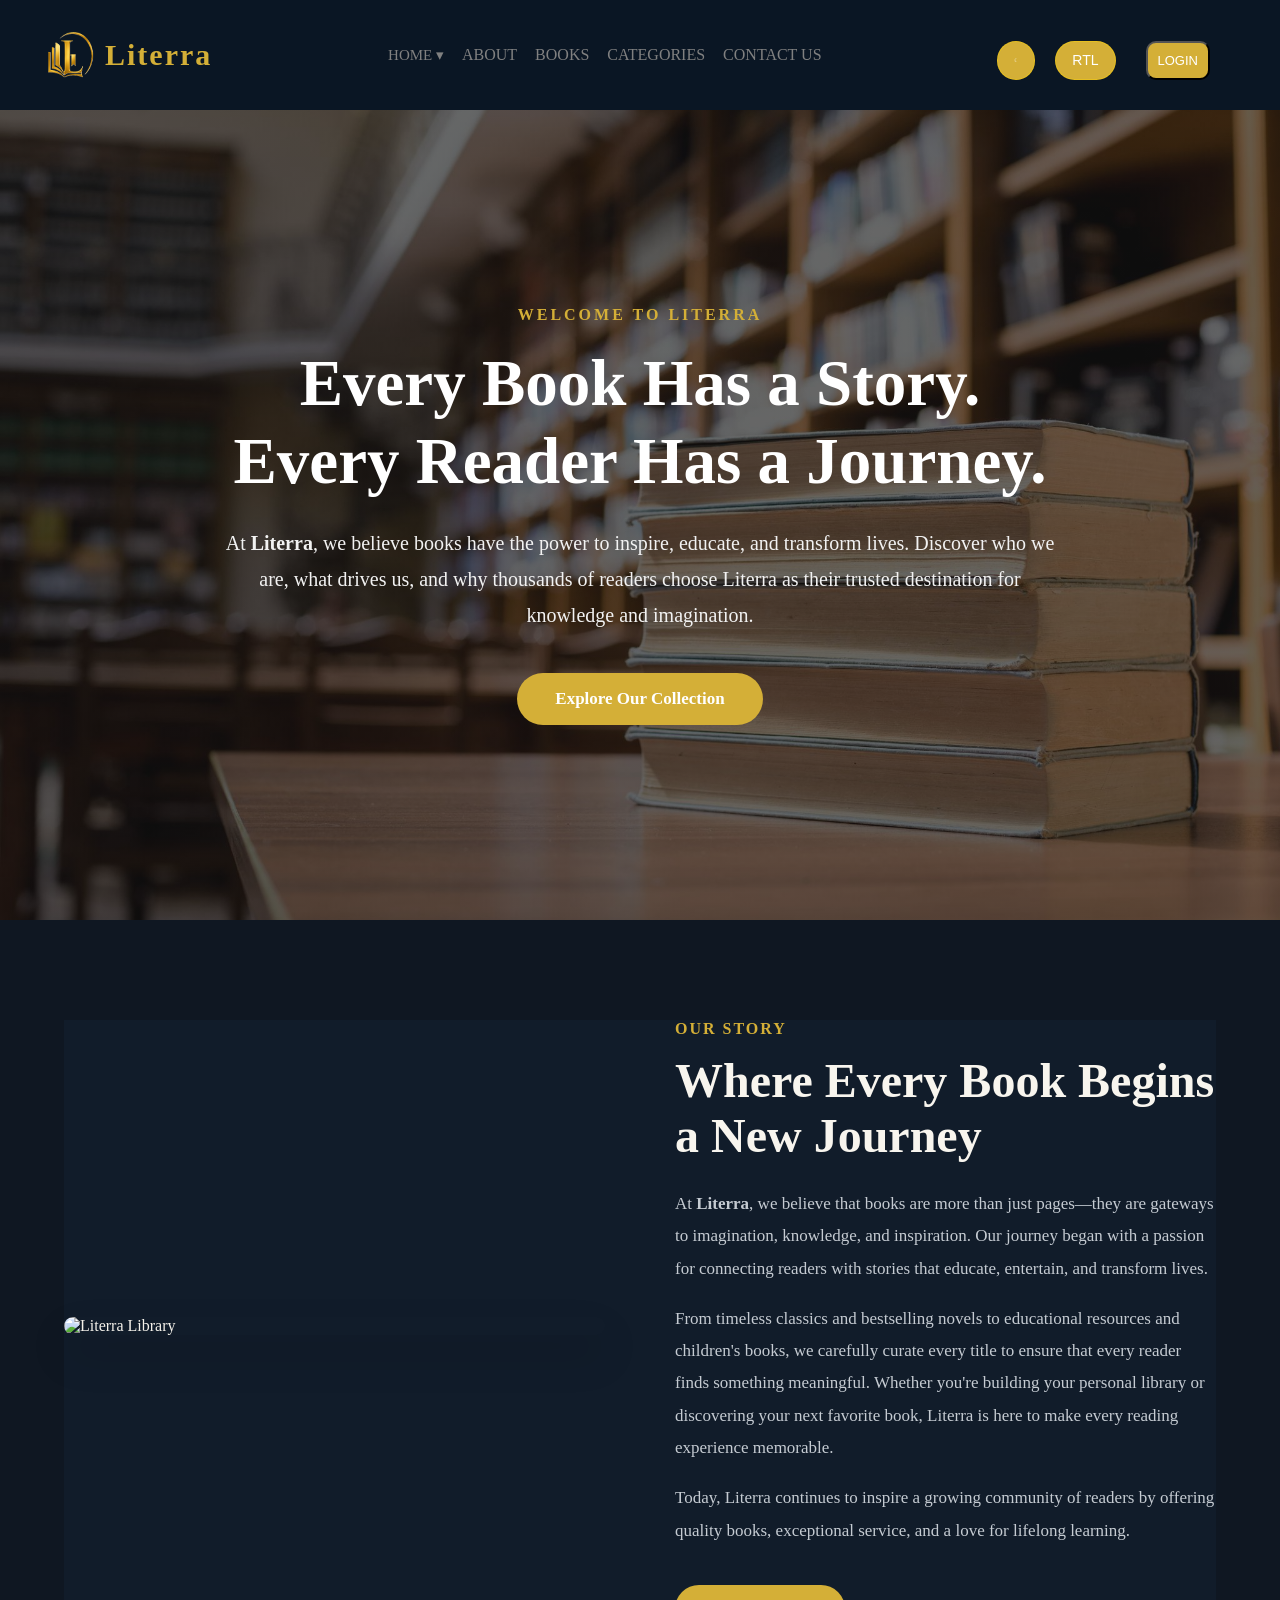
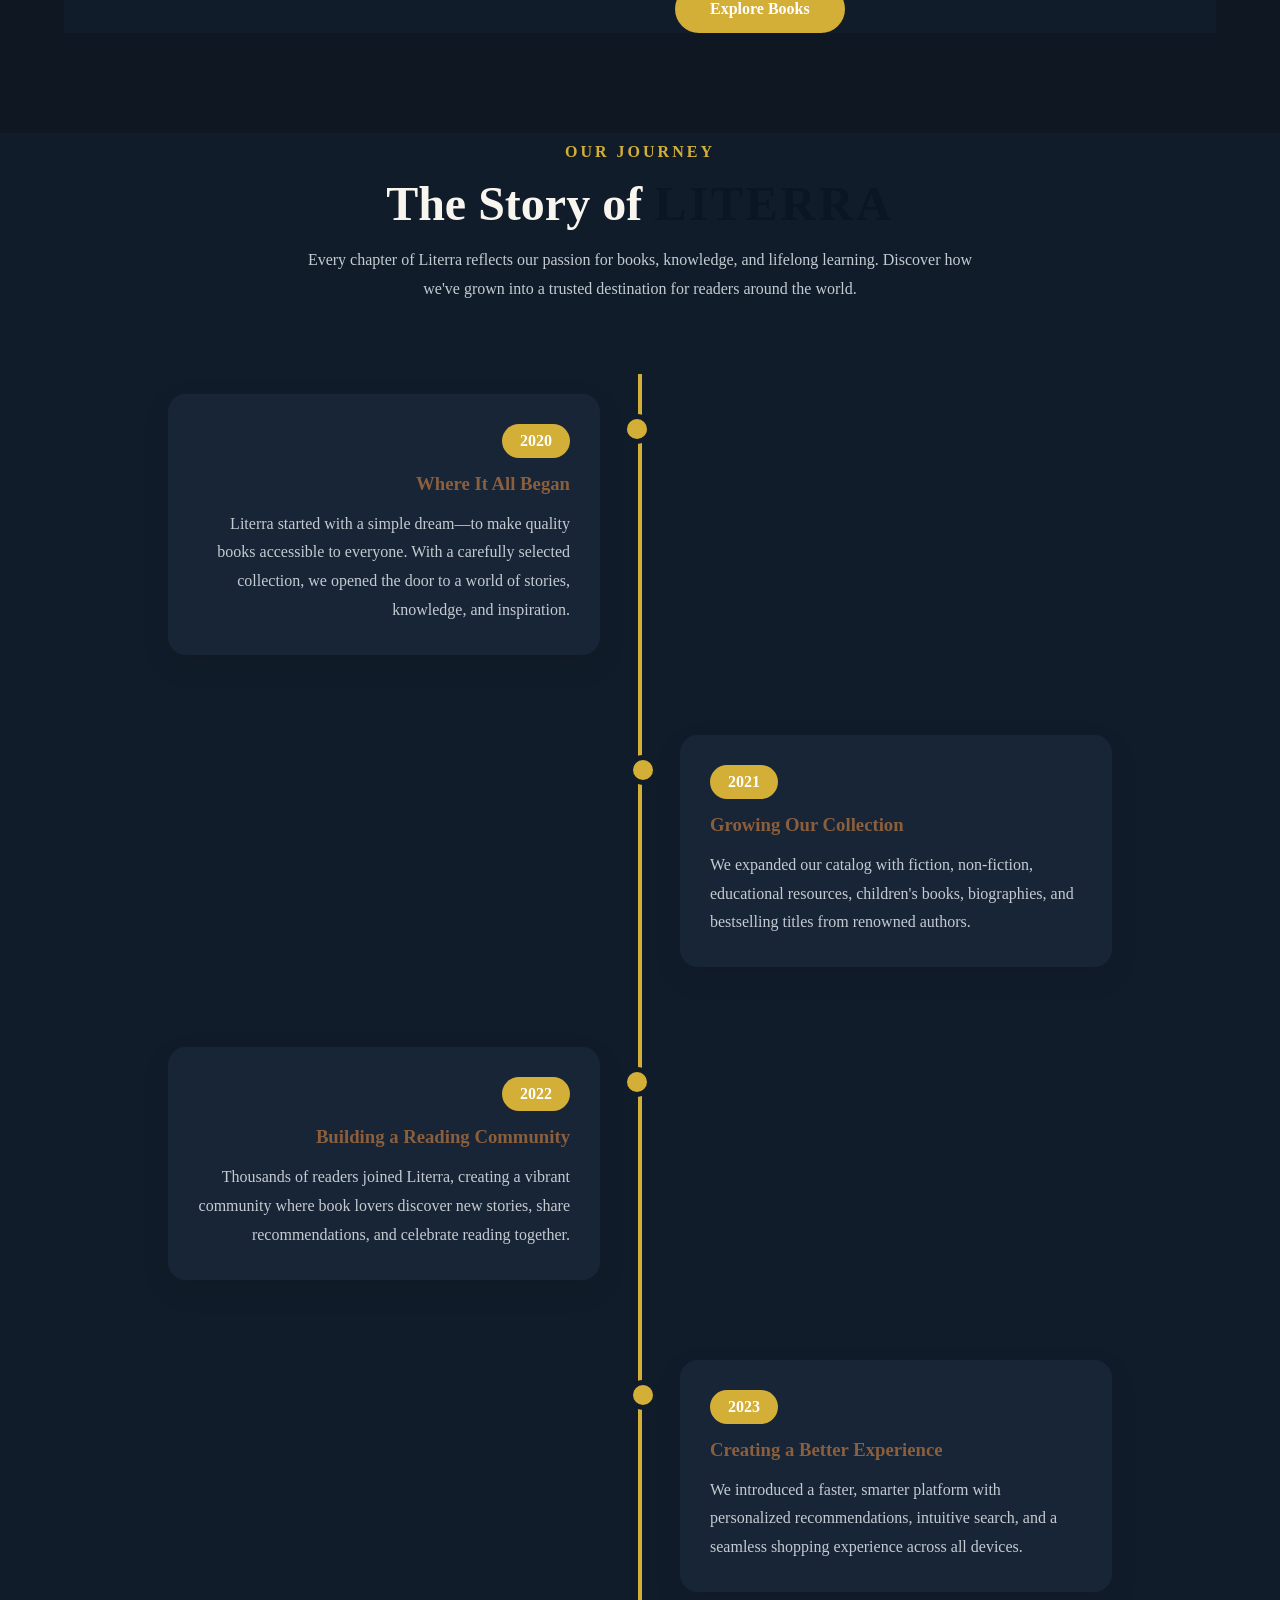
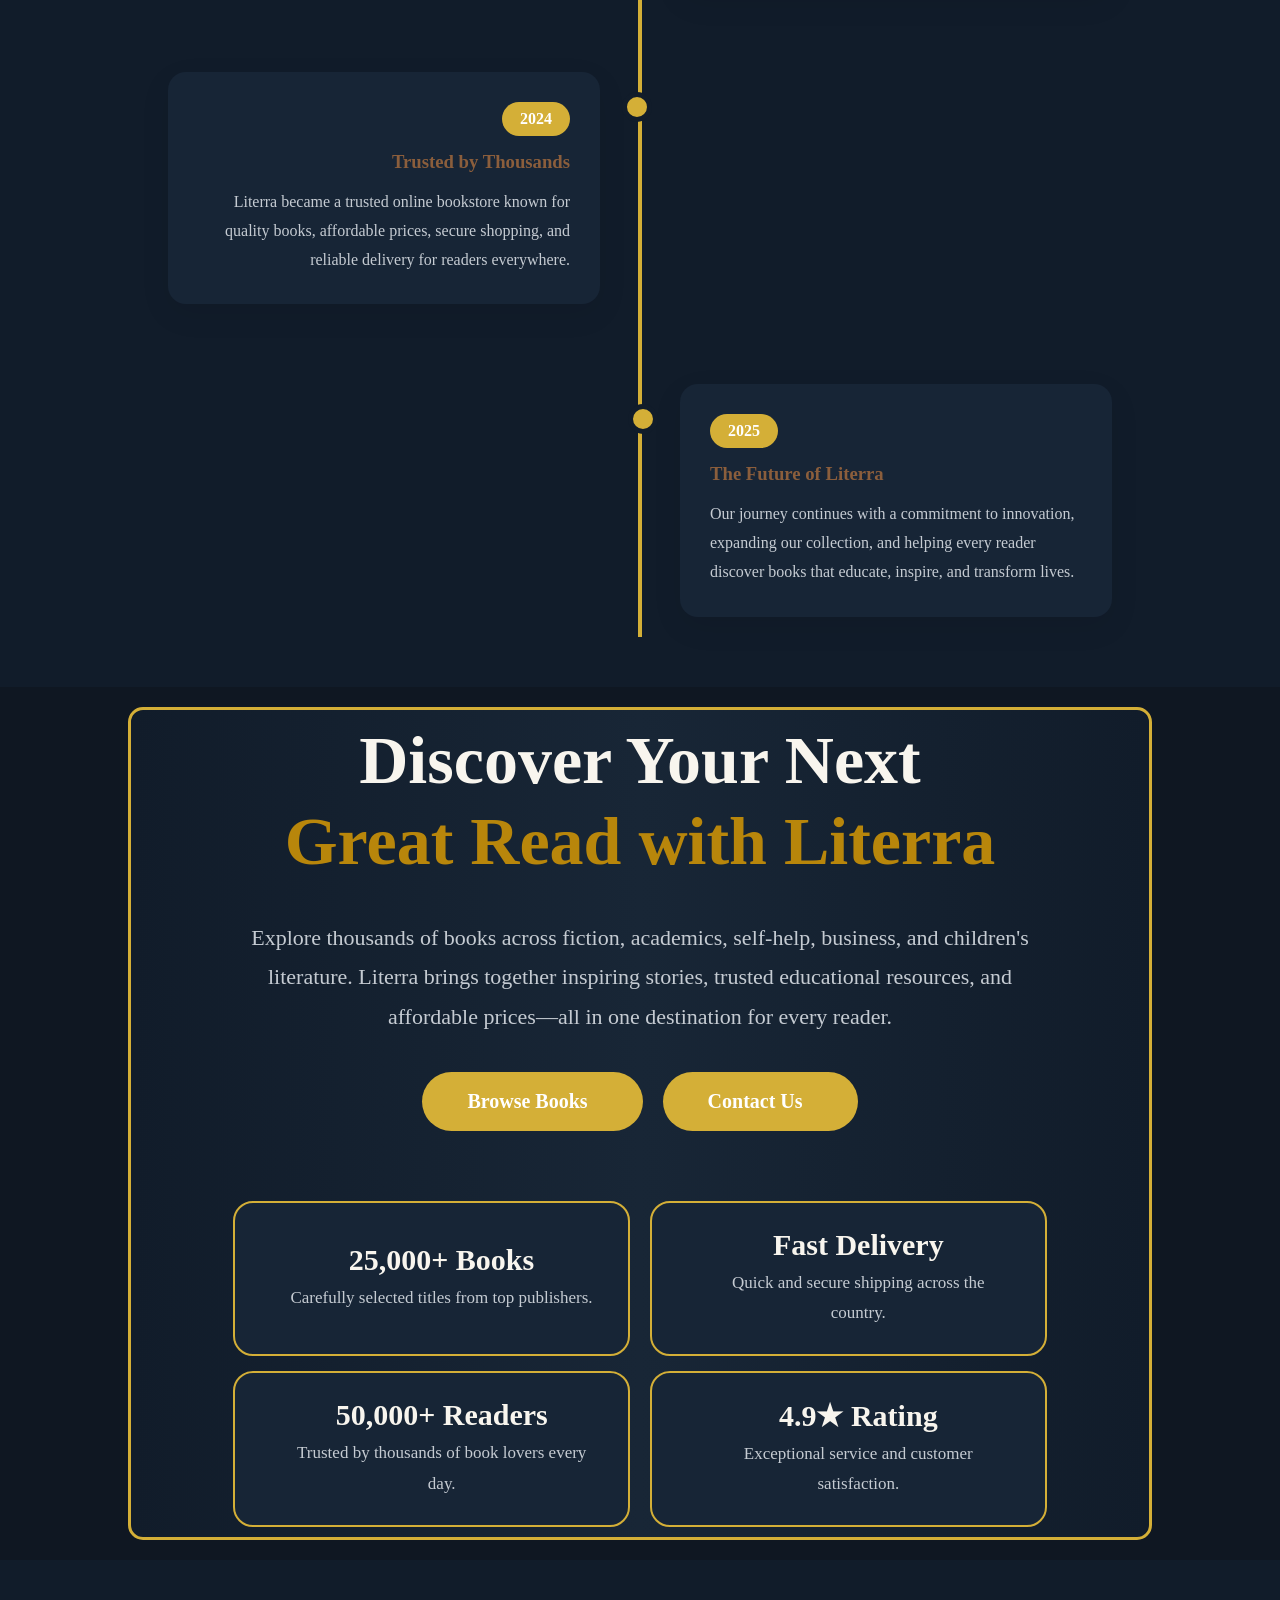
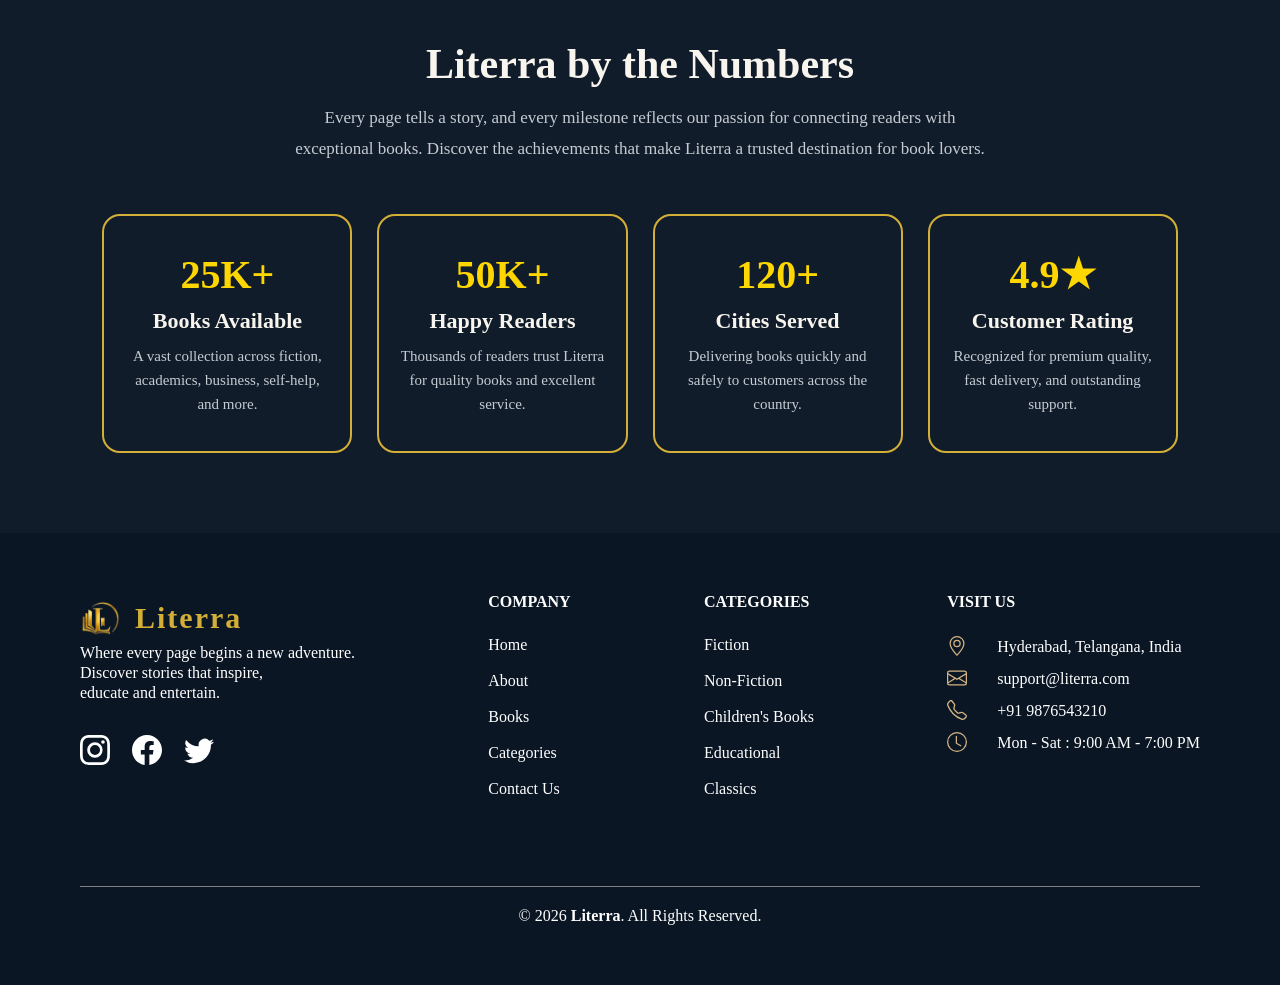
==== about.html @ e7acd0fe "first commit" ====
<!DOCTYPE html>
<html lang="en">
<head>
<meta charset="UTF-8">
<meta name="viewport" content="width=device-width, initial-scale=1.0">
<title>Literra-About</title>
<link rel="stylesheet" href="about.css">
</head>
<body>
<HEADER>
<div class="logo">
        <img src="booksimg/logo.png" alt="Logo">
        <h1>Literra</h1>
    </div>

    <nav>
           <ul>
            <li class="dropdown">
                <a href="index.html" class="dropdown-btn">Home ▾</a>
                    <ul class="dropdown-menu">
                        <li><a href="index.html">Home 1</a></li>
                        <li><a href="home2.html">Home 2</a></li>
                    </ul>
            </li>
        <a href="ABOUT.HTML">About</a>
        <a href="books.html">Books</a>
        <a href="ABOUT.HTML">Categories</a>
        <a href="contactus.html">Contact Us</a>
    </nav>

    <div class="buttons">
        <button class="icon-btn" id="themeBtn" aria-label="Switch to light mode" title="Switch to light mode">☾</button>
        <button id="rtlBtn">RTL</button>
        <a href="login.html"><button class="kiran">LOGIN</button></a>

    </div>
</HEADER>


<section class="about-hero">

<div class="hero-content">

<span>Welcome to Literra</span>

<h1>
Every Book Has a Story.<br>
Every Reader Has a Journey.
</h1>

<p>
At <strong>Literra</strong>, we believe books have the power to inspire, educate, and transform lives. Discover who we are, what drives us, and why thousands of readers choose Literra as their trusted destination for knowledge and imagination.
</p>

<a href="#" class="hero-btn">Explore Our Collection</a>

</div>

</section>

<section class="story">

<div class="story-image">

<img src="https://images.unsplash.com/photo-1521587760476-6c12a4b040da?w=900" alt="Literra Library">

</div>

<div class="story-content">

<span>Our Story</span>

<h2>Where Every Book Begins a New Journey</h2>

<p>
At <strong>Literra</strong>, we believe that books are more than just pages—they are gateways to imagination, knowledge, and inspiration. Our journey began with a passion for connecting readers with stories that educate, entertain, and transform lives.
</p>

<p>
From timeless classics and bestselling novels to educational resources and children's books, we carefully curate every title to ensure that every reader finds something meaningful. Whether you're building your personal library or discovering your next favorite book, Literra is here to make every reading experience memorable.
</p>

<p>
Today, Literra continues to inspire a growing community of readers by offering quality books, exceptional service, and a love for lifelong learning.
</p>

<a href="#" class="story-btn">Explore Books</a>

</div>

</section>


<section class="journey">

    <div class="journey-title">
        <span>OUR JOURNEY</span>
        <h2>The Story of <span>Literra</span></h2>
        <p>
            Every chapter of Literra reflects our passion for books, knowledge,
            and lifelong learning. Discover how we've grown into a trusted
            destination for readers around the world.
        </p>
    </div>

    <div class="timeline">

        <div class="timeline-item left">
            <div class="content">
                <div class="year">2020</div>
                <h3>Where It All Began</h3>
                <p>
                    Literra started with a simple dream—to make quality books
                    accessible to everyone. With a carefully selected collection,
                    we opened the door to a world of stories, knowledge, and inspiration.
                </p>
            </div>
        </div>

        <div class="timeline-item right">
            <div class="content">
                <div class="year">2021</div>
                <h3>Growing Our Collection</h3>
                <p>
                    We expanded our catalog with fiction, non-fiction,
                    educational resources, children's books, biographies,
                    and bestselling titles from renowned authors.
                </p>
            </div>
        </div>

        <div class="timeline-item left">
            <div class="content">
                <div class="year">2022</div>
                <h3>Building a Reading Community</h3>
                <p>
                    Thousands of readers joined Literra, creating a vibrant
                    community where book lovers discover new stories,
                    share recommendations, and celebrate reading together.
                </p>
            </div>
        </div>

        <div class="timeline-item right">
            <div class="content">
                <div class="year">2023</div>
                <h3>Creating a Better Experience</h3>
                <p>
                    We introduced a faster, smarter platform with personalized
                    recommendations, intuitive search, and a seamless shopping
                    experience across all devices.
                </p>
            </div>
        </div>

        <div class="timeline-item left">
            <div class="content">
                <div class="year">2024</div>
                <h3>Trusted by Thousands</h3>
                <p>
                    Literra became a trusted online bookstore known for
                    quality books, affordable prices, secure shopping,
                    and reliable delivery for readers everywhere.
                </p>
            </div>
        </div>

        <div class="timeline-item right">
            <div class="content">
                <div class="year">2025</div>
                <h3>The Future of Literra</h3>
                <p>
                    Our journey continues with a commitment to innovation,
                    expanding our collection, and helping every reader
                    discover books that educate, inspire, and transform lives.
                </p>
            </div>
        </div>

    </div>

</section>

<section class="yd">

<h1>
Discover Your Next <br>
<span>Great Read with Literra</span>
</h1>

<p>
Explore thousands of books across fiction, academics, self-help, business, and children's literature.
Literra brings together inspiring stories, trusted educational resources, and affordable prices—all in one destination for every reader.
</p>

<div class="buttons">

<a href="#" class="btn">
Browse Books
<i class="fas fa-arrow-right"></i>
</a>

<a href="#" class="btn">
Contact Us
<i class="fas fa-phone"></i>
</a>

</div>

<div class="features">

<div class="feature">
<i class="fas fa-book-open"></i>
<div>
<h3>25,000+ Books</h3>
<p>Carefully selected titles from top publishers.</p>
</div>
</div>

<div class="feature">
<i class="fas fa-truck-fast"></i>
<div>
<h3>Fast Delivery</h3>
<p>Quick and secure shipping across the country.</p>
</div>
</div>

<div class="feature">
<i class="fas fa-users"></i>
<div>
<h3>50,000+ Readers</h3>
<p>Trusted by thousands of book lovers every day.</p>
</div>
</div>

<div class="feature">
<i class="fas fa-star"></i>
<div>
<h3>4.9★ Rating</h3>
<p>Exceptional service and customer satisfaction.</p>
</div>
</div>

</div>

</section>


<section class="stats">

    <div class="stats-heading">
        <h2>Literra by the Numbers</h2>
        <p>
            Every page tells a story, and every milestone reflects our passion for connecting readers with exceptional books. Discover the achievements that make Literra a trusted destination for book lovers.
        </p>
    </div>

    <div class="stats-container">

        <div class="stat-box">
            <i class="fas fa-book-open"></i>
            <h3>25K+</h3>
            <h4>Books Available</h4>
            <p>A vast collection across fiction, academics, business, self-help, and more.</p>
        </div>

        <div class="stat-box">
            <i class="fas fa-users"></i>
            <h3>50K+</h3>
            <h4>Happy Readers</h4>
            <p>Thousands of readers trust Literra for quality books and excellent service.</p>
        </div>

        <div class="stat-box">
            <i class="fas fa-globe"></i>
            <h3>120+</h3>
            <h4>Cities Served</h4>
            <p>Delivering books quickly and safely to customers across the country.</p>
        </div>

        <div class="stat-box">
            <i class="fas fa-star"></i>
            <h3>4.9★</h3>
            <h4>Customer Rating</h4>
            <p>Recognized for premium quality, fast delivery, and outstanding support.</p>
        </div>

    </div>

</section>

<footer>
<div class="footer">

    <div class="box">

        <div class="logo-container">
        <img src="booksimg/logo.png" alt="Literra Logo" class="logo">
        <h1 class="logo-name">Literra</h1>
        </div>
        <p>
            Where every page begins a new adventure.<br>
            Discover stories that inspire,<br>
            educate and entertain.
        </p>

        <div class="social">

            <i class="fab fa-instagram"> <svg xmlns="http://www.w3.org/2000/svg" width="30" height="30" fill="currentColor" class="bi bi-instagram" viewBox="0 0 16 16">
  <path d="M8 0C5.829 0 5.556.01 4.703.048 3.85.088 3.269.222 2.76.42a3.9 3.9 0 0 0-1.417.923A3.9 3.9 0 0 0 .42 2.76C.222 3.268.087 3.85.048 4.7.01 5.555 0 5.827 0 8.001c0 2.172.01 2.444.048 3.297.04.852.174 1.433.372 1.942.205.526.478.972.923 1.417.444.445.89.719 1.416.923.51.198 1.09.333 1.942.372C5.555 15.99 5.827 16 8 16s2.444-.01 3.298-.048c.851-.04 1.434-.174 1.943-.372a3.9 3.9 0 0 0 1.416-.923c.445-.445.718-.891.923-1.417.197-.509.332-1.09.372-1.942C15.99 10.445 16 10.173 16 8s-.01-2.445-.048-3.299c-.04-.851-.175-1.433-.372-1.941a3.9 3.9 0 0 0-.923-1.417A3.9 3.9 0 0 0 13.24.42c-.51-.198-1.092-.333-1.943-.372C10.443.01 10.172 0 7.998 0zm-.717 1.442h.718c2.136 0 2.389.007 3.232.046.78.035 1.204.166 1.486.275.373.145.64.319.92.599s.453.546.598.92c.11.281.24.705.275 1.485.039.843.047 1.096.047 3.231s-.008 2.389-.047 3.232c-.035.78-.166 1.203-.275 1.485a2.5 2.5 0 0 1-.599.919c-.28.28-.546.453-.92.598-.28.11-.704.24-1.485.276-.843.038-1.096.047-3.232.047s-2.39-.009-3.233-.047c-.78-.036-1.203-.166-1.485-.276a2.5 2.5 0 0 1-.92-.598 2.5 2.5 0 0 1-.6-.92c-.109-.281-.24-.705-.275-1.485-.038-.843-.046-1.096-.046-3.233s.008-2.388.046-3.231c.036-.78.166-1.204.276-1.486.145-.373.319-.64.599-.92s.546-.453.92-.598c.282-.11.705-.24 1.485-.276.738-.034 1.024-.044 2.515-.045zm4.988 1.328a.96.96 0 1 0 0 1.92.96.96 0 0 0 0-1.92m-4.27 1.122a4.109 4.109 0 1 0 0 8.217 4.109 4.109 0 0 0 0-8.217m0 1.441a2.667 2.667 0 1 1 0 5.334 2.667 2.667 0 0 1 0-5.334"/>
</svg></i>
            <i class="fab fa-facebook"> <svg xmlns="http://www.w3.org/2000/svg" width="30" height="30" fill="currentColor" class="bi bi-facebook" viewBox="0 0 16 16">
  <path d="M16 8.049c0-4.446-3.582-8.05-8-8.05C3.58 0-.002 3.603-.002 8.05c0 4.017 2.926 7.347 6.75 7.951v-5.625h-2.03V8.05H6.75V6.275c0-2.017 1.195-3.131 3.022-3.131.876 0 1.791.157 1.791.157v1.98h-1.009c-.993 0-1.303.621-1.303 1.258v1.51h2.218l-.354 2.326H9.25V16c3.824-.604 6.75-3.934 6.75-7.951"/>
</svg></i>
            <i class="fab fa-twitter"> <svg xmlns="http://www.w3.org/2000/svg" width="30" height="30" fill="currentColor" class="bi bi-twitter" viewBox="0 0 16 16">
  <path d="M5.026 15c6.038 0 9.341-5.003 9.341-9.334q.002-.211-.006-.422A6.7 6.7 0 0 0 16 3.542a6.7 6.7 0 0 1-1.889.518 3.3 3.3 0 0 0 1.447-1.817 6.5 6.5 0 0 1-2.087.793A3.286 3.286 0 0 0 7.875 6.03a9.32 9.32 0 0 1-6.767-3.429 3.29 3.29 0 0 0 1.018 4.382A3.3 3.3 0 0 1 .64 6.575v.045a3.29 3.29 0 0 0 2.632 3.218 3.2 3.2 0 0 1-.865.115 3 3 0 0 1-.614-.057 3.28 3.28 0 0 0 3.067 2.277A6.6 6.6 0 0 1 .78 13.58a6 6 0 0 1-.78-.045A9.34 9.34 0 0 0 5.026 15"/>
</svg></i>

        </div>

    </div>

    <div class="box">

        <h3>COMPANY</h3>

        <a href="#">Home</a>
        <a href="#">About</a>
        <a href="#">Books</a>
        <a href="#">Categories</a>
        <a href="#">Contact Us</a>

    </div>

    <div class="box">

        <h3>CATEGORIES</h3>

        <a href="#">Fiction</a>
        <a href="#">Non-Fiction</a>
        <a href="#">Children's Books</a>
        <a href="#">Educational</a>
        <a href="#">Classics</a>

    </div>

    

    <div class="box contact">

        <h3> VISIT US</h3>

        <p>
            <i class="fa-solid fa-location-dot"> <svg xmlns="http://www.w3.org/2000/svg" width="20" height="20" fill="currentColor" class="bi bi-geo-alt" viewBox="0 0 16 16">
  <path d="M12.166 8.94c-.524 1.062-1.234 2.12-1.96 3.07A32 32 0 0 1 8 14.58a32 32 0 0 1-2.206-2.57c-.726-.95-1.436-2.008-1.96-3.07C3.304 7.867 3 6.862 3 6a5 5 0 0 1 10 0c0 .862-.305 1.867-.834 2.94M8 16s6-5.686 6-10A6 6 0 0 0 2 6c0 4.314 6 10 6 10"/>
  <path d="M8 8a2 2 0 1 1 0-4 2 2 0 0 1 0 4m0 1a3 3 0 1 0 0-6 3 3 0 0 0 0 6"/>
</svg></i>
            Hyderabad, Telangana, India
        </p>

        <p>
            <i class="fa-solid fa-envelope"> <svg xmlns="http://www.w3.org/2000/svg" width="20" height="20" fill="currentColor" class="bi bi-envelope" viewBox="0 0 16 16">
  <path d="M0 4a2 2 0 0 1 2-2h12a2 2 0 0 1 2 2v8a2 2 0 0 1-2 2H2a2 2 0 0 1-2-2zm2-1a1 1 0 0 0-1 1v.217l7 4.2 7-4.2V4a1 1 0 0 0-1-1zm13 2.383-4.708 2.825L15 11.105zm-.034 6.876-5.64-3.471L8 9.583l-1.326-.795-5.64 3.47A1 1 0 0 0 2 13h12a1 1 0 0 0 .966-.741M1 11.105l4.708-2.897L1 5.383z"/>
</svg></i>
            support@literra.com
        </p>

        <p>
            <i class="fa-solid fa-phone"> <svg xmlns="http://www.w3.org/2000/svg" width="20" height="20" fill="currentColor" class="bi bi-telephone" viewBox="0 0 16 16">
  <path d="M3.654 1.328a.678.678 0 0 0-1.015-.063L1.605 2.3c-.483.484-.661 1.169-.45 1.77a17.6 17.6 0 0 0 4.168 6.608 17.6 17.6 0 0 0 6.608 4.168c.601.211 1.286.033 1.77-.45l1.034-1.034a.678.678 0 0 0-.063-1.015l-2.307-1.794a.68.68 0 0 0-.58-.122l-2.19.547a1.75 1.75 0 0 1-1.657-.459L5.482 8.062a1.75 1.75 0 0 1-.46-1.657l.548-2.19a.68.68 0 0 0-.122-.58zM1.884.511a1.745 1.745 0 0 1 2.612.163L6.29 2.98c.329.423.445.974.315 1.494l-.547 2.19a.68.68 0 0 0 .178.643l2.457 2.457a.68.68 0 0 0 .644.178l2.189-.547a1.75 1.75 0 0 1 1.494.315l2.306 1.794c.829.645.905 1.87.163 2.611l-1.034 1.034c-.74.74-1.846 1.065-2.877.702a18.6 18.6 0 0 1-7.01-4.42 18.6 18.6 0 0 1-4.42-7.009c-.362-1.03-.037-2.137.703-2.877z"/>
</svg></i>
            +91 9876543210
        </p>

        <p>
            <i class="fa-regular fa-clock"> <svg xmlns="http://www.w3.org/2000/svg" width="20" height="20" fill="currentColor" class="bi bi-clock" viewBox="0 0 16 16">
  <path d="M8 3.5a.5.5 0 0 0-1 0V9a.5.5 0 0 0 .252.434l3.5 2a.5.5 0 0 0 .496-.868L8 8.71z"/>
  <path d="M8 16A8 8 0 1 0 8 0a8 8 0 0 0 0 16m7-8A7 7 0 1 1 1 8a7 7 0 0 1 14 0"/>
</svg></i>
            Mon - Sat : 9:00 AM - 7:00 PM
        </p>

    </div>

</div>

<div class="copyright">
    &copy; 2026 <strong>Literra</strong>. All Rights Reserved.
</div>
</footer>

<script>
/* ================================
   LITERRA THEME + RTL CONTROLS
   ================================ */

const themeBtn = document.getElementById("themeBtn");
const rtlBtn = document.getElementById("rtlBtn");

/* Apply saved theme before/when the page is ready */
const savedTheme = localStorage.getItem("literra-theme") || "dark";

function applyTheme(theme) {
    const isLight = theme === "light";

    document.body.classList.toggle("light-mode", isLight);

    if (themeBtn) {
        themeBtn.textContent = isLight ? "☀" : "☾";
        themeBtn.setAttribute(
            "aria-label",
            isLight ? "Switch to dark mode" : "Switch to light mode"
        );
        themeBtn.setAttribute(
            "title",
            isLight ? "Switch to dark mode" : "Switch to light mode"
        );
    }

    localStorage.setItem("literra-theme", theme);
}

applyTheme(savedTheme);

if (themeBtn) {
    themeBtn.addEventListener("click", function () {
        const newTheme = document.body.classList.contains("light-mode")
            ? "dark"
            : "light";

        applyTheme(newTheme);
    });
}

/* RTL toggle */
if (rtlBtn) {
    rtlBtn.addEventListener("click", function () {
        const isRTL = document.body.classList.toggle("rtl");

        document.documentElement.dir = isRTL ? "rtl" : "ltr";
        rtlBtn.textContent = isRTL ? "LTR" : "RTL";

        localStorage.setItem("literra-direction", isRTL ? "rtl" : "ltr");
    });
}

/* Restore RTL setting */
const savedDirection = localStorage.getItem("literra-direction") || "ltr";

if (savedDirection === "rtl") {
    document.body.classList.add("rtl");
    document.documentElement.dir = "rtl";
    if (rtlBtn) rtlBtn.textContent = "LTR";
} else {
    document.documentElement.dir = "ltr";
    if (rtlBtn) rtlBtn.textContent = "RTL";
}

/* Scroll reveal */
const cards = document.querySelectorAll(".book-card");

if ("IntersectionObserver" in window && cards.length) {
    const observer = new IntersectionObserver(
        entries => {
            entries.forEach(entry => {
                if (entry.isIntersecting) {
                    entry.target.style.opacity = "1";
                    entry.target.style.transform = "translateY(0)";
                    observer.unobserve(entry.target);
                }
            });
        },
        { threshold: 0.1 }
    );

    cards.forEach(card => {
        card.style.opacity = "0";
        card.style.transform = "translateY(25px)";
        card.style.transition = "opacity .6s ease, transform .6s ease";
        observer.observe(card);
    });
}
</script>

</body>
</html>
---- about.css ----
* {
    margin: 0;
    padding: 0;
    box-sizing: border-box;
}
 
html {
    scroll-behavior: smooth;
}

header{
    background:rgb(10,22,36);
    display:flex;
    align-items:center;
    position: sticky;
    top: 0;
    z-index: 500;
    flex-direction: row;
    justify-content: space-between;
    padding: 30px;
}

.logo{
    display:flex;
    align-items:center;
}

.logo img{
    width: 50px;
    height:50px;
    margin-left:15px;
    border-radius:30%;
}

.logo h1{
    color:#D4AF37;
    font-size:30px;
    font-family: 'Times New Roman', serif;
    letter-spacing: 2px;
    font-weight: bold;
    margin-left: 10px;
}

nav a{
    color: grey;
    text-decoration:none;
    font-size:16px;
    text-transform: uppercase;
    text-align: center;
}

nav a:hover{
    color:#D4AF37;
}


#rtlBtn{
    padding:10px;
    font-size:small;
    border-radius:10px;
    background:#D4AF37;
    color:#fff;
    cursor:pointer;
    transition:0.3s;
    margin-right: 10px;
}

#rtlBtn:hover{
    background:#D4AF37;
    color: BLACK;
}

.kiran{
    background-color: #D4AF37;
    color: white;
    padding: 10px;
    text-align: center;
    font-size: small;
    gap: 10px;
    border-radius: 10px;
    margin-right: 40px;
}

.kiran:hover{
    color: rgb(10,22,36);
    cursor: pointer;
    transform: translateY(-2px);
}

body.rtl{
    direction:rtl;
}

body.rtl .navbar{
    flex-direction:row-reverse;
}

body.rtl .nav-links{
    flex-direction:row-reverse;
}

body.rtl{
    direction:rtl;
}

body.rtl .navbar{
    flex-direction:row-reverse;
}

body.rtl .nav-links{
    flex-direction:row-reverse;
}

body.rtl .actions{
    flex-direction:row-reverse;
} 


img {
    width: 80%;
    display: block;
}
 
a {
    text-decoration: none;
    color: inherit;
}
 
ul {
    list-style: none;
}
 
.navbar {
    height: 90px;
    display: flex;
    justify-content: space-between;
    align-items: center;
}
 
 
nav ul {
    display: flex;
    gap:18px
}
 
nav ul li a {
    color: #FFFFFF;
    font-size: 15px;
    font-weight: 500;
    transition: color 0.3s ease;
}
 
nav ul li a:hover {
    color: var(--accent-yellow);
}
 
.dropdown {
    position: relative;
    display: inline-block;
}
 
.dropdown-btn {
    display: inline-flex;
    align-items: center;
    gap: 5px;
    cursor: pointer;
    color: grey;
}
 
.dropdown-menu {
    display: none;
    position: absolute;
    top: 100%;
    left: 0;
    min-width: 150px;
    background: rgb(10,22,36);
    border: 1px solid #D4AF37;
    border-radius: 12px;
    box-shadow: 0 12px 30px rgba(0, 0, 0, 0.5);
    padding: 8px 0;
    z-index: 1000;
    flex-direction: column;
    gap: 0;
}
 
.dropdown-menu li {
    width: 100%;
}
 
.dropdown-menu li a {
    display: block;
    padding: 10px 20px;
    font-size: 14px;
    color: #FFFFFF;
    white-space: nowrap;
    transition: background 0.3s ease, color 0.3s ease;
}
 
.dropdown-menu li a:hover {
    background: #D4AF37;
    color: black;
}
 
.dropdown:hover .dropdown-menu {
    display: flex;
}
 
body.rtl .dropdown-menu {
    left: auto;
    right: 0;
}
 
.header-actions {
    display: flex;
    align-items: center;
    gap: 12px;
}
 
#themeBtn,
#rtlBtn {
    cursor: pointer;
    background: #D4AF37;
    color: #FFFFFF;
    border: 1px solid rgba(255, 215, 0, 0.4);
    padding: 8px 16px;
    border-radius: 30px;
    font-size: 14px;
    transition: all 0.3s ease;
}
 
#themeBtn:hover,
#rtlBtn:hover {
    background: #D4AF37;
    border-color: var(--accent-yellow);
    color: rgb(10,22,36);
    transform: translateY(-2px);
}

.about-hero{
    height:90vh;
    background:
    linear-gradient(rgba(20,20,20,.65),rgba(20,20,20,.65)),
    url("booksimg/about.jpg") center/cover no-repeat;
    display:flex;
    align-items:center;
    justify-content:center;
    text-align:center;
    color:#fff;
    padding:0 10%;
}

.hero-content{
    max-width:850px;
}

.hero-content span{
    display:inline-block;
    color:#D4AF37;
    letter-spacing:3px;
    font-size:16px;
    font-weight:600;
    text-transform:uppercase;
    margin-bottom:20px;
}

.hero-content h1{
    font-size:65px;
    font-weight:700;
    line-height:1.2;
    margin-bottom:25px;
}

.hero-content p{
    font-size:20px;
    color:#f2f2f2;
    line-height:1.8;
    margin-bottom:40px;
}

.hero-btn{
    display:inline-block;
    padding:16px 38px;
    text-decoration:none;
    border-radius:50px;
    background:#D4AF37;
    color:#fff;
    font-size:17px;
    font-weight:600;
    transition:.3s;
}

.hero-btn:hover{
    background:#D4AF37;
    transform:translateY(-4px);
    color: black;
    cursor: pointer;
}

@media(max-width:768px){

.about-hero{
    height:75vh;
}

.hero-content h1{
    font-size:42px;
}

.hero-content p{
    font-size:17px;
}

}


.story{
    width:90%;
    max-width:1200px;
    margin:100px auto;
    display:grid;
    grid-template-columns:1fr 1fr;
    align-items:center;
    gap:70px;
}

.story-image{
    position:relative;
}

.story-image img{
    width:100%;
    border-radius:20px;
    display:block;
    box-shadow:0 20px 40px rgba(0,0,0,.15);
    transition:.4s;
}

.story-image img:hover{
    transform:scale(1.03);
}

.story-content span{
    color:#D4AF37;
    font-weight:600;
    text-transform:uppercase;
    letter-spacing:2px;
}

.story-content h2{
    font-size:48px;
    color:#2d2d2d;
    margin:15px 0 25px;
}

.story-content p{
    font-size:17px;
    color:#666;
    line-height:1.9;
    margin-bottom:18px;
}

.story-btn{
    display:inline-block;
    margin-top:20px;
    padding:15px 35px;
    background:#D4AF37;
    color:#fff;
    text-decoration:none;
    border-radius:50px;
    transition:.3s;
    font-weight:600;
}

.story-btn:hover{
    background:#D4AF37;
    color: black;
}

/* Responsive */

@media(max-width:900px){

.story{
grid-template-columns:1fr;
}

.story-content{
text-align:center;
}

.story-content h2{
font-size:38px;
}

}

.journey{
    background:white;
    padding:10px 10%;
}

.journey-title{
    text-align:center;
    margin-bottom:70px;
}

.journey-title span{
    color:#D4AF37;
    font-weight:600;
    letter-spacing:3px;
    text-transform:uppercase;
}

.journey-title h2{
    font-size:48px;
    margin:15px 0;
    color:rgb(10,22,36);
}

.journey-title h2 span{
    color:rgb(10,22,36);
}

.journey-title p{
    max-width:700px;
    margin:auto;
    color:#666;
    line-height:1.8;
}

.timeline{
    position:relative;
    max-width:1100px;
    margin:auto;
}

.timeline::before{
    content:"";
    position:absolute;
    left:50%;
    top:0;
    width:4px;
    height:100%;
    background:#D4AF37;
    transform:translateX(-50%);
}

.timeline-item{
    position:relative;
    width:50%;
    padding:20px 40px;
    margin-bottom:40px;
}

.timeline-item.left{
    left:0;
    text-align:right;
}

.timeline-item.right{
    left:50%;
}

.content{
    background:#fff;
    padding:30px;
    border-radius:18px;
    box-shadow:0 10px 30px rgba(0,0,0,.08);
    transition:.3s;
}

.content:hover{
    transform:translateY(-8px);
}

.year{
    display:inline-block;
    background:#D4AF37;
    color:#fff;
    padding:8px 18px;
    border-radius:30px;
    font-weight:600;
    margin-bottom:15px;
}

.content h3{
    margin-bottom:15px;
    color:#8B5E3C;
}

.content p{
    color:#666;
    line-height:1.8;
}

.timeline-item::before{
    content:"";
    position:absolute;
    width:20px;
    height:20px;
    border-radius:50%;
    background:#D4AF37;
    border:5px solid #fff;
    top:40px;
    z-index:2;
}

.timeline-item.left::before{
    right:-12px;
}

.timeline-item.right::before{
    left:-12px;
}


@media(max-width:900px){

.timeline::before{
    left:20px;
}

.timeline-item{
    width:100%;
    left:0 !important;
    padding-left:60px;
    padding-right:0;
    text-align:left;
}

.timeline-item::before{
    left:10px;
}
}

.yd{
    width:80%;
    height: 10%;
    margin:20px auto;
    padding:10px 8%;
    border:3px solid #D4AF37;
    border-radius:15px;
    background:linear-gradient(to right,#fff,#fcf8f2,#fff);
    text-align:center;
}

.yd h1{
    font-size:68px;
    color:#2f2218;
    line-height:1.2;
}

.yd h1 span{
    color:#b8860b;
}

.yd p{
    max-width:850px;
    margin:35px auto;
    font-size:22px;
    line-height:1.8;
    color:#666;
}


.buttons{
    display:flex;
    justify-content:center;
    gap:20px;
    margin-top:10px;
    flex-wrap:wrap;
}

.btn{
    padding:18px 45px;
    background:#D4AF37;
    color:#fff;
    text-decoration:none;
    border-radius:50px;
    font-size:20px;
    font-weight:bold;
    transition:.4s;
}

.btn:hover{
    background:#D4AF37;
    color:#222;
}

.btn i{
    margin-left:10px;
}

.features{
    margin-top:70px;
    display:grid;
    grid-template-columns:repeat(2,1fr);
    gap:15px 20px;
}

.feature{
    border:2px solid #D4AF37;
    border-radius:20px;
    background:#fff;
    padding:25px 35px;
    display:flex;
    align-items:center;
    gap:20px;
    transition:.4s;
}

.feature:hover{
    transform:translateY(-8px);
    box-shadow:0 15px 30px rgba(0,0,0,.12);
}

.feature i{
    font-size:34px;
    color:#b8860b;
}

.feature h3{
    font-size:30px;
    color:#2f2218;
}

.feature p{
    margin:6px 0 0;
    font-size:17px;
    color:#666;
}

@media(max-width:900px){

.yd h1{
    font-size:45px;
}

.yd p{
    font-size:18px;
}

.features{
    grid-template-columns:1fr;
}
}


.stats{
    padding:80px 8%;
    background:white;
    color:#fff;
}

.stats-heading{
    text-align:center;
    margin-bottom:50px;
}

.stats-heading h2{
    font-size:42px;
    color:rgb(10,22,36);
    margin-bottom:15px;
}

.stats-heading p{
    max-width:700px;
    margin:auto;
    font-size:17px;
    color:rgb(10,22,36);
    line-height:1.8;
}

.stats-container{
    display:flex;
    justify-content:space-between;
    align-items:center;
    gap:25px;
    flex-wrap:nowrap;
}

.stat-box{
    flex:1;
    text-align:center;
    padding:35px 20px;
    border-radius:18px;
    border: 2px solid #D4AF37;
    transition:.4s;

}


.stat-box i{
    font-size:42px;
    color:rgb(10,22,36);
    margin-bottom:18px;
}

.stat-box h3{
    font-size:40px;
    color:#FFD700;
    margin-bottom:10px;
}

.stat-box h4{
    font-size:22px;
    margin-bottom:10px;
}

.stat-box p{
    font-size:15px;
    color:rgb(10,22,36);
    line-height:1.6;
}

@media(max-width:992px){
    .stats-container{
        flex-wrap:wrap;
    }

    .stat-box{
        flex:1 1 45%;
    }
}

@media(max-width:768px){

    .stats{
        padding:60px 20px;
    }

    .stats-heading h2{
        font-size:34px;
    }

    .stat-box{
        flex:1 1 100%;
    }
}

footer{
    background:rgb(10,22,36);
    color:white;
    padding:60px 80px;
}

.footer{
    display:flex;
    justify-content:space-between;
    flex-wrap:wrap;
}

.box{
    min-width:80px;
    margin-bottom:30px;
}
.logo-container{
    display:flex;
    align-items:center;
    gap: 15px;
}

.logo-container{
    width:50px;
    height:50px;
}

.logo-name{
    color:#D4AF37;
    font-size:30px;
    font-family: 'Times New Roman', serif;
    font-weight:bold;
    letter-spacing: 2px;
    margin:0;
}

.box h2{
    color:#D4AF37 ;
    margin-bottom:25px;
}

.box h3{
    font-size: 16px;
    color: white;
    margin-bottom:25px;
}

.box p{
    line-height:20px;
    font-size:16px;
}

.box a{
    display:block;
    color:white;
    text-decoration:none;
    margin-bottom:18px;
    font-size:16px;
}

.box a:hover{
    color:gold;
}

.logo{
    font-size:25px;
    color:gold;
}

.social{
    margin-top:25px;
}

.social i{
    font-size:40px;
    margin-right:18px;
    cursor:pointer;
}

.social i:hover{
    color:gold;
}

.contact p{
    display:flex;
    align-items:center;
    margin-bottom:10px;
}

.contact i{
    color:#d4b483;
    font-size:24px;
    width:40px;
    margin-right:10px;
}

.copyright{
    text-align:center;
    margin-top:40px;
    border-top:1px solid gray;
    padding-top:20px;
    font-size:16px;
}


/* =========================================================
   LITERRA COMPLETE DARK / LIGHT THEME
   This overrides presentation only; page content is unchanged.
   ========================================================= */

:root {
    --bg-main: #0f1722;
    --bg-section: #111c2a;
    --bg-card: #172536;
    --bg-soft: #1b2a3b;
    --text-main: #f4f1ea;
    --text-secondary: #c5cbd2;
    --text-muted: #aab2bb;
    --heading: #f8f5ee;
    --border: rgba(212, 175, 55, 0.55);
    --shadow: rgba(0, 0, 0, 0.35);
    --accent: #D4AF37;
    --accent-dark: #b8860b;
    --header: rgb(10,22,36);
    --footer: rgb(10,22,36);
}

body {
    background: var(--bg-main);
    color: var(--text-main);
    transition: background-color .35s ease, color .35s ease;
}

/* Dark theme */
body:not(.light-mode) .story,
body:not(.light-mode) .journey,
body:not(.light-mode) .stats {
    background: var(--bg-section);
}

body:not(.light-mode) .story-content h2,
body:not(.light-mode) .journey-title h2,
body:not(.light-mode) .stats-heading h2 {
    color: var(--heading);
}

body:not(.light-mode) .story-content p,
body:not(.light-mode) .journey-title p,
body:not(.light-mode) .content p,
body:not(.light-mode) .yd p,
body:not(.light-mode) .feature p,
body:not(.light-mode) .stats-heading p,
body:not(.light-mode) .stat-box p {
    color: var(--text-secondary);
}

body:not(.light-mode) .content,
body:not(.light-mode) .feature {
    background: var(--bg-card);
}

body:not(.light-mode) .yd {
    background: linear-gradient(to right, #111c2a, #182636, #111c2a);
}

body:not(.light-mode) .yd h1,
body:not(.light-mode) .feature h3 {
    color: var(--heading);
}

body:not(.light-mode) .stats {
    color: var(--text-main);
}

body:not(.light-mode) .stat-box h4 {
    color: var(--heading);
}

body:not(.light-mode) .timeline-item::before {
    border-color: var(--bg-section);
}

/* Light theme */
body.light-mode {
    --bg-main: #f5f2eb;
    --bg-section: #ffffff;
    --bg-card: #ffffff;
    --bg-soft: #ebe6dc;
    --text-main: #182331;
    --text-secondary: #5f6872;
    --text-muted: #66717c;
    --heading: #182331;
    --border: rgba(184, 134, 11, 0.45);
    --shadow: rgba(0, 0, 0, 0.10);
    --header: #ffffff;
    --footer: rgb(10,22,36);

    background: var(--bg-main);
    color: var(--text-main);
}

body.light-mode header {
    background: var(--header);
}

body.light-mode nav ul li a {
    color: #182331;
}

body.light-mode nav ul li a:hover {
    color: var(--accent-dark);
}

body.light-mode .dropdown-btn {
    color: #182331;
}

body.light-mode .dropdown-menu {
    background: #ffffff;
    box-shadow: 0 12px 30px rgba(0,0,0,.12);
}

body.light-mode .dropdown-menu li a {
    color: #182331;
}

body.light-mode .dropdown-menu li a:hover {
    background: var(--accent);
    color: #111;
}

body.light-mode .story,
body.light-mode .journey,
body.light-mode .stats {
    background: var(--bg-section);
}

body.light-mode .story-content h2,
body.light-mode .journey-title h2,
body.light-mode .stats-heading h2 {
    color: #182331;
}

body.light-mode .story-content p,
body.light-mode .journey-title p,
body.light-mode .content p,
body.light-mode .yd p,
body.light-mode .feature p,
body.light-mode .stats-heading p,
body.light-mode .stat-box p {
    color: #66717c;
}

body.light-mode .content,
body.light-mode .feature {
    background: #ffffff;
    box-shadow: 0 10px 30px rgba(0,0,0,.08);
}

body.light-mode .yd {
    background: linear-gradient(to right,#fff,#fcf8f2,#fff);
}

body.light-mode .yd h1,
body.light-mode .feature h3 {
    color: #2f2218;
}

body.light-mode .stat-box h4 {
    color: #182331;
}

body.light-mode .stat-box i {
    color: rgb(10,22,36);
}

body.light-mode .timeline-item::before {
    border-color: #ffffff;
}

body.light-mode footer {
    background: var(--footer);
}

#themeBtn {
    border: 1px solid rgba(255,215,0,.4);
    border-radius: 30px;
    background: #D4AF37;
    color: #ffffff;
    cursor: pointer;
    font-size: 5px;
    line-height: 1;
    transition: all .3s ease;
}

#themeBtn:hover {
    background: #D4AF37;
    color: rgb(10,22,36);
    transform: translateY(-2px);
}

header,
.story,
.journey,
.yd,
.stats,
.content,
.feature,
.dropdown-menu,
footer,
.story-content h2,
.story-content p,
.journey-title h2,
.journey-title p,
.content h3,
.content p,
.yd h1,
.yd p,
.feature h3,
.feature p,
.stats-heading h2,
.stats-heading p,
.stat-box h4,
.stat-box p {
    transition:
        background-color .35s ease,
        color .35s ease,
        border-color .35s ease,
        box-shadow .35s ease;
}

.about-hero {
    color: #fff;
}
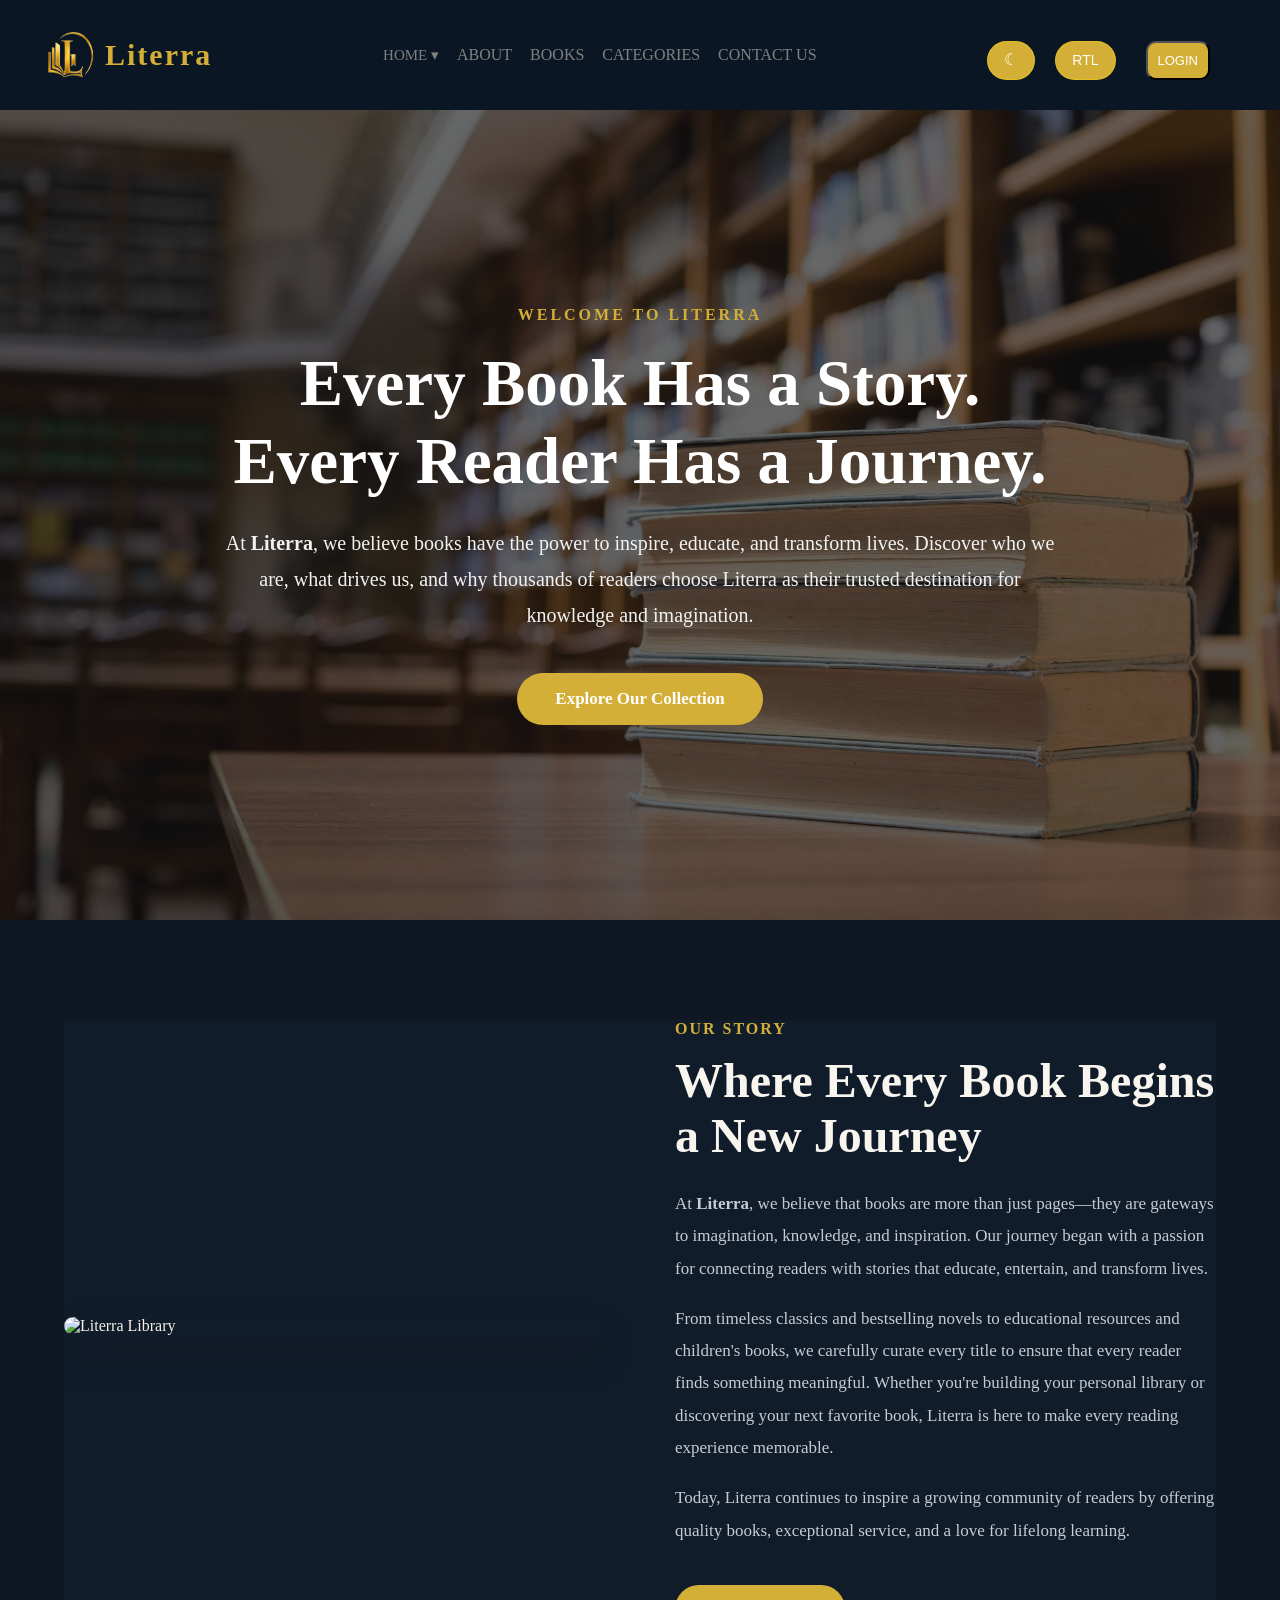
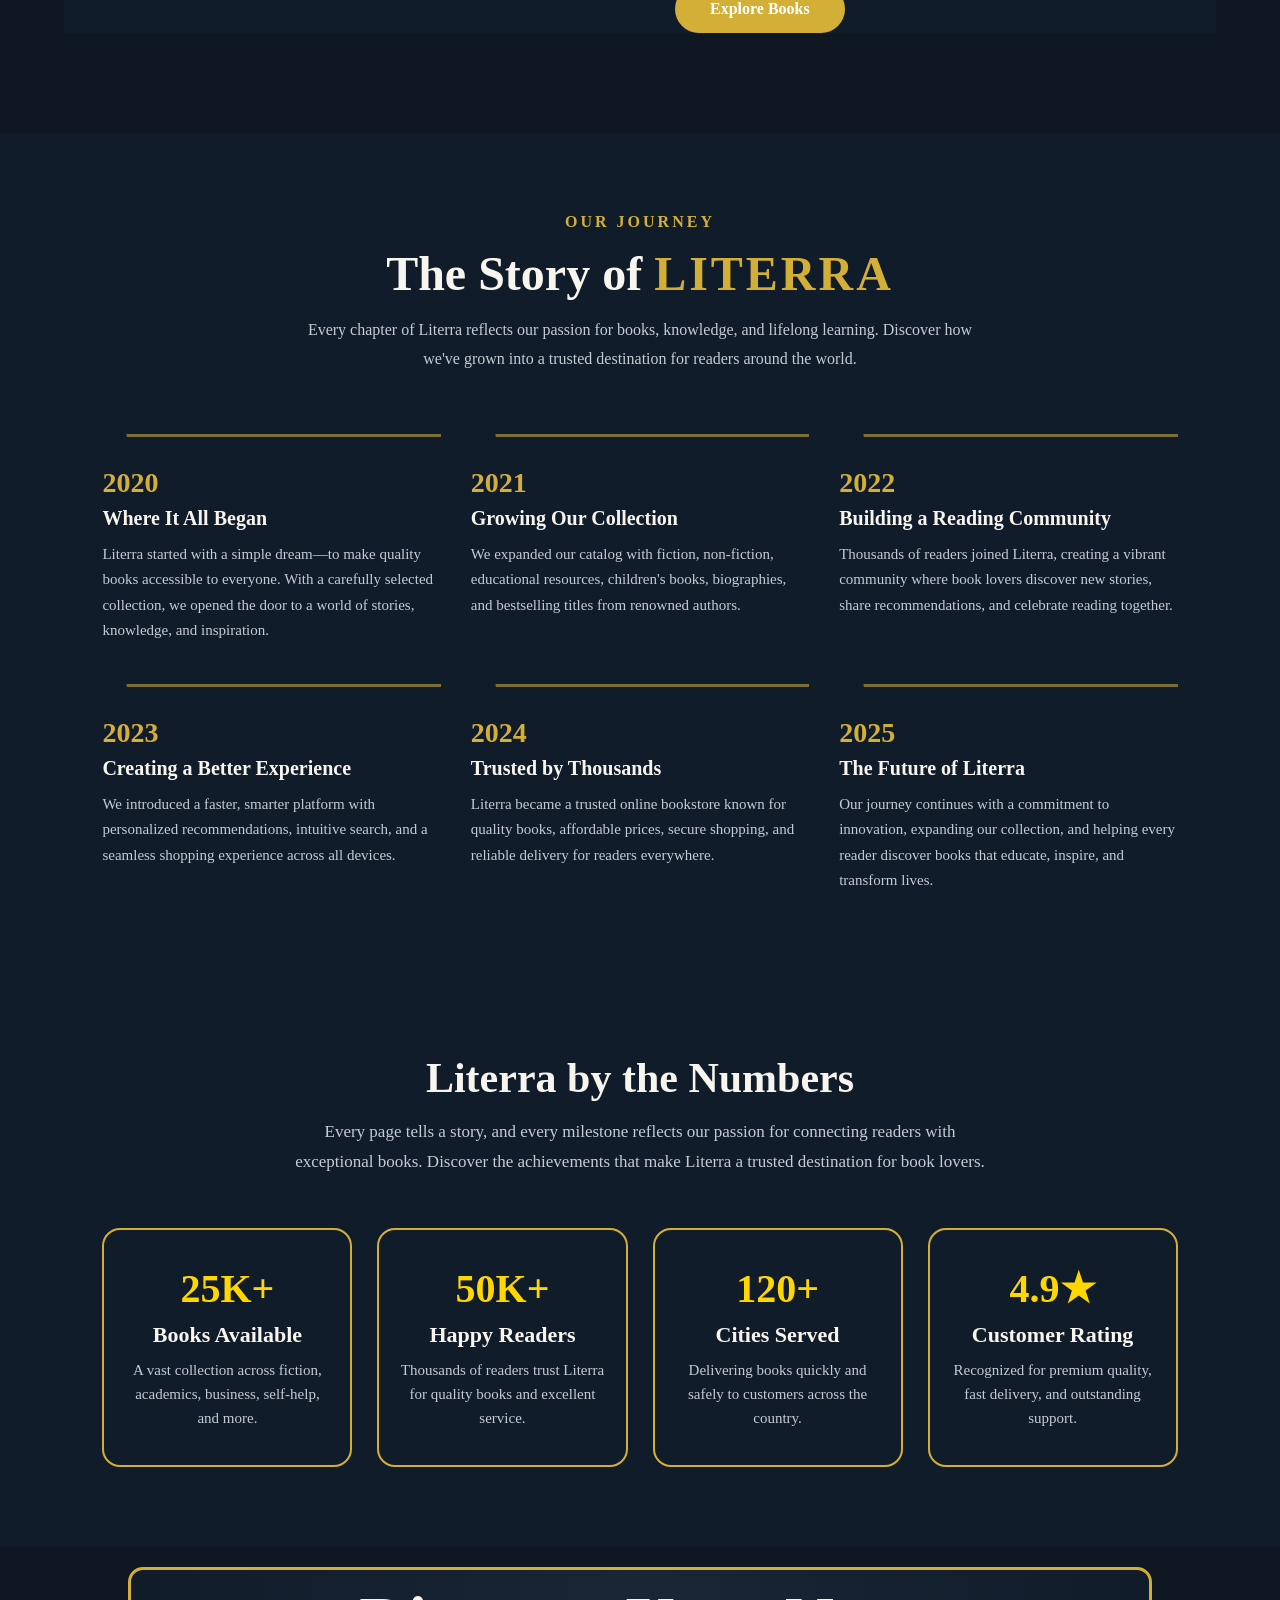
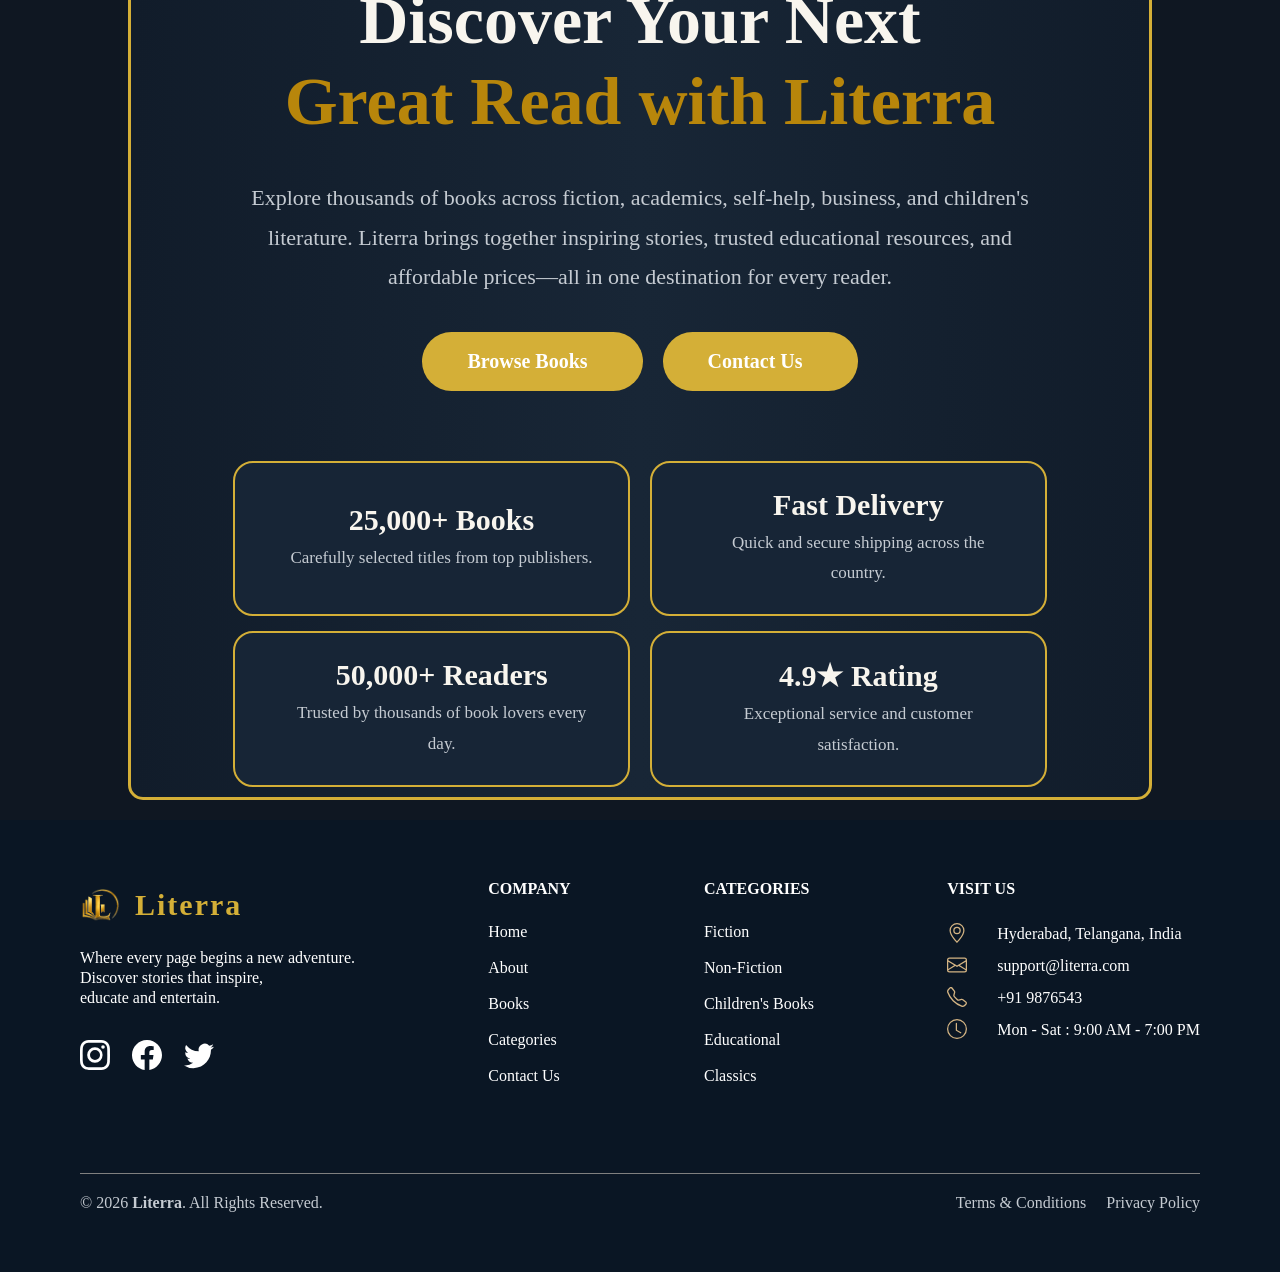
==== commit c1078213: "made some changes innall webpages" ====
--- a/about.html
+++ b/about.html
@@ -8,10 +8,10 @@
 </head>
 <body>
 <HEADER>
-<div class="logo">
+<a href="index.html"><div class="logo">
         <img src="booksimg/logo.png" alt="Logo">
         <h1>Literra</h1>
-    </div>
+    </div></a>
 
     <nav>
            <ul>
@@ -181,6 +181,55 @@
 
 </section>
 
+
+
+
+<section class="stats">
+
+    <div class="stats-heading">
+        <h2>Literra by the Numbers</h2>
+        <p>
+            Every page tells a story, and every milestone reflects our passion for connecting readers with exceptional books. Discover the achievements that make Literra a trusted destination for book lovers.
+        </p>
+    </div>
+
+    <div class="stats-container">
+
+        <div class="stat-box">
+            <i class="fas fa-book-open"></i>
+            <h3>25K+</h3>
+            <h4>Books Available</h4>
+            <p>A vast collection across fiction, academics, business, self-help, and more.</p>
+        </div>
+
+        <div class="stat-box">
+            <i class="fas fa-users"></i>
+            <h3>50K+</h3>
+            <h4>Happy Readers</h4>
+            <p>Thousands of readers trust Literra for quality books and excellent service.</p>
+        </div>
+
+        <div class="stat-box">
+            <i class="fas fa-globe"></i>
+            <h3>120+</h3>
+            <h4>Cities Served</h4>
+            <p>Delivering books quickly and safely to customers across the country.</p>
+        </div>
+
+        <div class="stat-box">
+            <i class="fas fa-star"></i>
+            <h3>4.9★</h3>
+            <h4>Customer Rating</h4>
+            <p>Recognized for premium quality, fast delivery, and outstanding support.</p>
+        </div>
+
+    </div>
+
+</section>
+
+
+
+
 <section class="yd">
 
 <h1>
@@ -245,59 +294,15 @@
 
 </section>
 
-
-<section class="stats">
-
-    <div class="stats-heading">
-        <h2>Literra by the Numbers</h2>
-        <p>
-            Every page tells a story, and every milestone reflects our passion for connecting readers with exceptional books. Discover the achievements that make Literra a trusted destination for book lovers.
-        </p>
-    </div>
-
-    <div class="stats-container">
-
-        <div class="stat-box">
-            <i class="fas fa-book-open"></i>
-            <h3>25K+</h3>
-            <h4>Books Available</h4>
-            <p>A vast collection across fiction, academics, business, self-help, and more.</p>
-        </div>
-
-        <div class="stat-box">
-            <i class="fas fa-users"></i>
-            <h3>50K+</h3>
-            <h4>Happy Readers</h4>
-            <p>Thousands of readers trust Literra for quality books and excellent service.</p>
-        </div>
-
-        <div class="stat-box">
-            <i class="fas fa-globe"></i>
-            <h3>120+</h3>
-            <h4>Cities Served</h4>
-            <p>Delivering books quickly and safely to customers across the country.</p>
-        </div>
-
-        <div class="stat-box">
-            <i class="fas fa-star"></i>
-            <h3>4.9★</h3>
-            <h4>Customer Rating</h4>
-            <p>Recognized for premium quality, fast delivery, and outstanding support.</p>
-        </div>
-
-    </div>
-
-</section>
-
 <footer>
 <div class="footer">
 
     <div class="box">
 
-        <div class="logo-container">
+        <a href="index.html"><div class="logo-container">
         <img src="booksimg/logo.png" alt="Literra Logo" class="logo">
         <h1 class="logo-name">Literra</h1>
-        </div>
+        </div></a>
         <p>
             Where every page begins a new adventure.<br>
             Discover stories that inspire,<br>
@@ -369,7 +374,7 @@
             <i class="fa-solid fa-phone"> <svg xmlns="http://www.w3.org/2000/svg" width="20" height="20" fill="currentColor" class="bi bi-telephone" viewBox="0 0 16 16">
   <path d="M3.654 1.328a.678.678 0 0 0-1.015-.063L1.605 2.3c-.483.484-.661 1.169-.45 1.77a17.6 17.6 0 0 0 4.168 6.608 17.6 17.6 0 0 0 6.608 4.168c.601.211 1.286.033 1.77-.45l1.034-1.034a.678.678 0 0 0-.063-1.015l-2.307-1.794a.68.68 0 0 0-.58-.122l-2.19.547a1.75 1.75 0 0 1-1.657-.459L5.482 8.062a1.75 1.75 0 0 1-.46-1.657l.548-2.19a.68.68 0 0 0-.122-.58zM1.884.511a1.745 1.745 0 0 1 2.612.163L6.29 2.98c.329.423.445.974.315 1.494l-.547 2.19a.68.68 0 0 0 .178.643l2.457 2.457a.68.68 0 0 0 .644.178l2.189-.547a1.75 1.75 0 0 1 1.494.315l2.306 1.794c.829.645.905 1.87.163 2.611l-1.034 1.034c-.74.74-1.846 1.065-2.877.702a18.6 18.6 0 0 1-7.01-4.42 18.6 18.6 0 0 1-4.42-7.009c-.362-1.03-.037-2.137.703-2.877z"/>
 </svg></i>
-            +91 9876543210
+            +91 9876543
         </p>
 
         <p>
@@ -385,7 +390,13 @@
 </div>
 
 <div class="copyright">
-    &copy; 2026 <strong>Literra</strong>. All Rights Reserved.
+    <div class="copyright-text">
+        &copy; 2026 <strong>Literra</strong>. All Rights Reserved.
+    </div>
+    <div class="footer-links">
+        <a href="#">Terms & Conditions</a>
+        <a href="#">Privacy Policy</a>
+    </div>
 </div>
 </footer>
 
--- a/about.css
+++ b/about.css
@@ -58,7 +58,6 @@
     padding:10px;
     font-size:small;
     border-radius:10px;
-    background:#D4AF37;
     color:#fff;
     cursor:pointer;
     transition:0.3s;
@@ -66,7 +65,6 @@
 }
 
 #rtlBtn:hover{
-    background:#D4AF37;
     color: BLACK;
 }
 
@@ -394,143 +392,164 @@
 
 }
 
-.journey{
-    background:white;
-    padding:10px 10%;
-}
-
-.journey-title{
-    text-align:center;
-    margin-bottom:70px;
-}
-
-.journey-title span{
-    color:#D4AF37;
-    font-weight:600;
-    letter-spacing:3px;
-    text-transform:uppercase;
-}
-
-.journey-title h2{
-    font-size:48px;
-    margin:15px 0;
-    color:rgb(10,22,36);
-}
-
-.journey-title h2 span{
-    color:rgb(10,22,36);
-}
-
-.journey-title p{
-    max-width:700px;
-    margin:auto;
-    color:#666;
-    line-height:1.8;
-}
-
-.timeline{
-    position:relative;
-    max-width:1100px;
-    margin:auto;
-}
-
-.timeline::before{
-    content:"";
-    position:absolute;
-    left:50%;
-    top:0;
-    width:4px;
-    height:100%;
-    background:#D4AF37;
-    transform:translateX(-50%);
-}
-
-.timeline-item{
-    position:relative;
-    width:50%;
-    padding:20px 40px;
-    margin-bottom:40px;
-}
-
-.timeline-item.left{
-    left:0;
-    text-align:right;
-}
-
-.timeline-item.right{
-    left:50%;
-}
-
-.content{
-    background:#fff;
-    padding:30px;
-    border-radius:18px;
-    box-shadow:0 10px 30px rgba(0,0,0,.08);
-    transition:.3s;
-}
-
-.content:hover{
-    transform:translateY(-8px);
-}
-
-.year{
-    display:inline-block;
-    background:#D4AF37;
-    color:#fff;
-    padding:8px 18px;
-    border-radius:30px;
-    font-weight:600;
-    margin-bottom:15px;
-}
-
-.content h3{
-    margin-bottom:15px;
-    color:#8B5E3C;
-}
-
-.content p{
-    color:#666;
-    line-height:1.8;
-}
-
-.timeline-item::before{
-    content:"";
-    position:absolute;
-    width:20px;
-    height:20px;
-    border-radius:50%;
-    background:#D4AF37;
-    border:5px solid #fff;
-    top:40px;
-    z-index:2;
-}
-
-.timeline-item.left::before{
-    right:-12px;
-}
-
-.timeline-item.right::before{
-    left:-12px;
-}
-
-
-@media(max-width:900px){
-
-.timeline::before{
-    left:20px;
-}
-
-.timeline-item{
-    width:100%;
-    left:0 !important;
-    padding-left:60px;
-    padding-right:0;
-    text-align:left;
-}
-
-.timeline-item::before{
-    left:10px;
-}
+/* ==========================================
+   JOURNEY SECTION - HORIZONTAL ROADMAP STEPPER
+   ========================================== */
+.journey {
+    padding: 80px 8%;
+    background: var(--bg-section);
+    transition: background-color 0.35s ease;
+}
+
+.journey-title {
+    text-align: center;
+    margin-bottom: 60px;
+}
+
+.journey-title span {
+    color: var(--accent);
+    font-weight: 600;
+    letter-spacing: 3px;
+    text-transform: uppercase;
+}
+
+.journey-title h2 {
+    font-size: 48px;
+    margin: 15px 0;
+    color: var(--heading);
+}
+
+.journey-title p {
+    max-width: 700px;
+    margin: auto;
+    color: var(--text-secondary);
+    line-height: 1.8;
+}
+
+/* Timeline Track Container */
+.timeline {
+    display: grid;
+    grid-template-columns: repeat(3, 1fr);
+    gap: 40px 30px;
+    position: relative;
+    max-width: 1200px;
+    margin: auto;
+}
+
+/* Continuous Connective Line across items */
+.timeline-item {
+    position: relative;
+    display: flex;
+    flex-direction: column;
+    padding-top: 30px;
+    border-top: 3px solid var(--border);
+    transition: all 0.3s ease;
+}
+
+/* Top Accent Marker (Dot) */
+.timeline-item::before {
+    content: "";
+    position: absolute;
+    top: -9px;
+    left: 0;
+    width: 15px;
+    height: 15px;
+    border-radius: 50%;
+    background: var(--bg-section);
+    border: 3px solid var(--accent);
+    box-shadow: 0 0 0 4px var(--bg-section);
+    z-index: 2;
+    transition: transform 0.3s ease, background-color 0.3s ease;
+}
+
+.timeline-item:hover::before {
+    background: var(--accent);
+    transform: scale(1.3);
+}
+
+/* Content Box (No Card Outline) */
+.timeline-item .content {
+    background: transparent !important;
+    border: none !important;
+    box-shadow: none !important;
+    padding: 0 !important;
+}
+
+/* Year Badge Header */
+.year {
+    font-size: 28px;
+    font-weight: 800;
+    color: var(--accent);
+    margin-bottom: 8px;
+    display: block;
+    background: none !important;
+    padding: 0 !important;
+    border-radius: 0 !important;
+}
+
+.content h3 {
+    font-size: 20px;
+    font-weight: 700;
+    color: var(--heading);
+    margin-bottom: 12px;
+}
+
+.content p {
+    color: var(--text-secondary);
+    line-height: 1.7;
+    font-size: 15px;
+}
+
+/* ==========================================
+   RTL (RIGHT-TO-LEFT) SUPPORT
+   ========================================== */
+body.rtl .timeline-item::before {
+    left: auto;
+    right: 0;
+}
+
+body.rtl .timeline-item {
+    text-align: right;
+}
+
+/* ==========================================
+   RESPONSIVE LAYOUT
+   ========================================== */
+@media (max-width: 900px) {
+    .timeline {
+        grid-template-columns: repeat(2, 1fr);
+    }
+}
+
+@media (max-width: 600px) {
+    .timeline {
+        grid-template-columns: 1fr;
+        gap: 35px;
+    }
+
+    .timeline-item {
+        border-top: none;
+        border-left: 3px solid var(--border);
+        padding-top: 0;
+        padding-left: 25px;
+    }
+
+    .timeline-item::before {
+        top: 0;
+        left: -9px;
+    }
+
+    body.rtl .timeline-item {
+        border-left: none;
+        border-right: 3px solid var(--border);
+        padding-left: 0;
+        padding-right: 25px;
+    }
+
+    body.rtl .timeline-item::before {
+        left: auto;
+        right: -9px;
+    }
 }
 
 .yd{
@@ -834,12 +853,60 @@
     margin-right:10px;
 }
 
-.copyright{
-    text-align:center;
-    margin-top:40px;
-    border-top:1px solid gray;
-    padding-top:20px;
-    font-size:16px;
+/* ==========================================
+   FOOTER COPYRIGHT & LEGAL LINKS
+   ========================================== */
+.copyright {
+    display: flex;
+    justify-content: space-between;
+    align-items: center;
+    margin-top: 40px;
+    border-top: 1px solid gray;
+    padding-top: 20px;
+    font-size: 16px;
+    flex-wrap: nowrap;
+}
+
+.copyright-text {
+    color: var(--text-secondary);
+}
+
+.footer-links {
+    display: flex;
+    gap: 20px;
+    align-items: center;
+}
+
+.footer-links a {
+    color: var(--text-secondary);
+    text-decoration: none;
+    transition: color 0.3s ease;
+}
+
+.footer-links a:hover {
+    color: var(--accent);
+}
+
+/* RTL Support */
+body.rtl .copyright {
+    flex-direction: row-reverse;
+}
+
+/* Mobile Responsive */
+@media (max-width: 600px) {
+    .copyright {
+        flex-direction: column;
+        text-align: center;
+        justify-content: center;
+    }
+
+    body.rtl .copyright {
+        flex-direction: column;
+    }
+
+    .footer-links {
+        justify-content: center;
+    }
 }
 
 
@@ -1028,7 +1095,7 @@
     background: #D4AF37;
     color: #ffffff;
     cursor: pointer;
-    font-size: 5px;
+    font-size: 16px;
     line-height: 1;
     transition: all .3s ease;
 }
